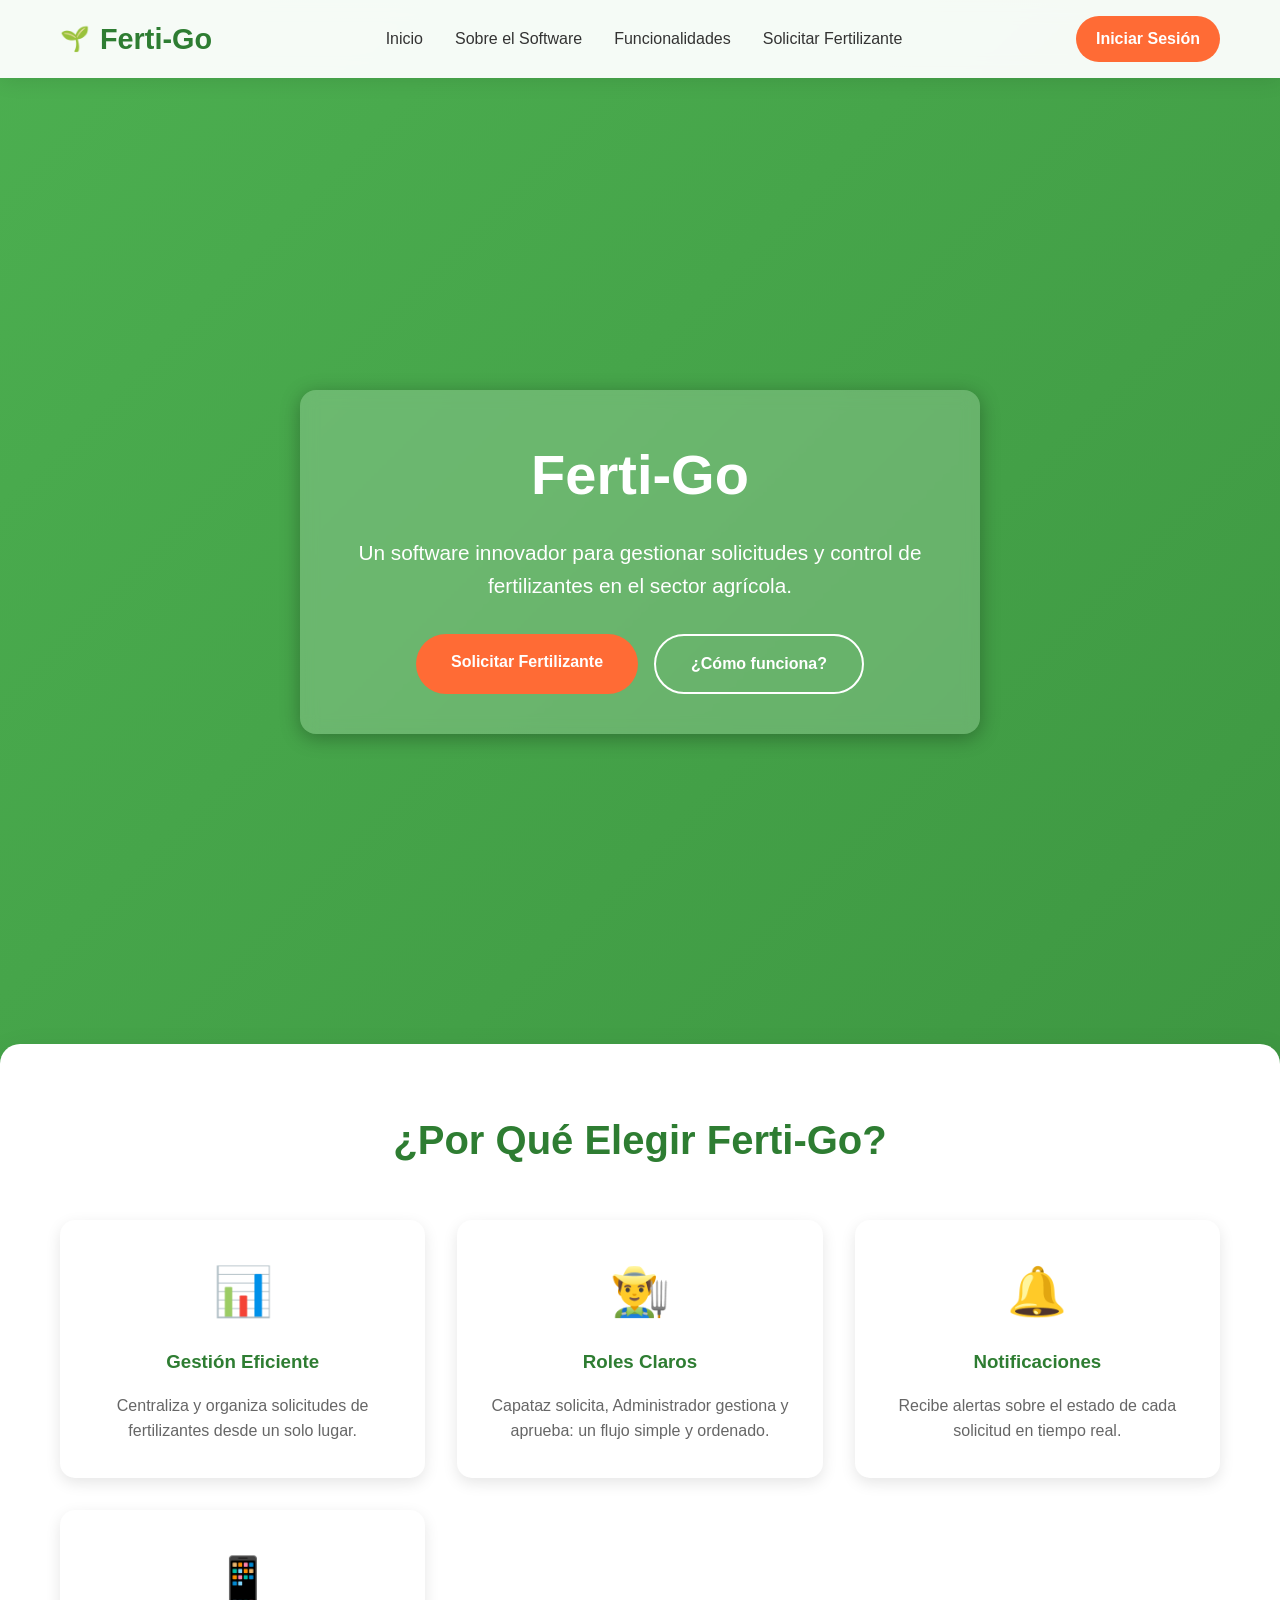
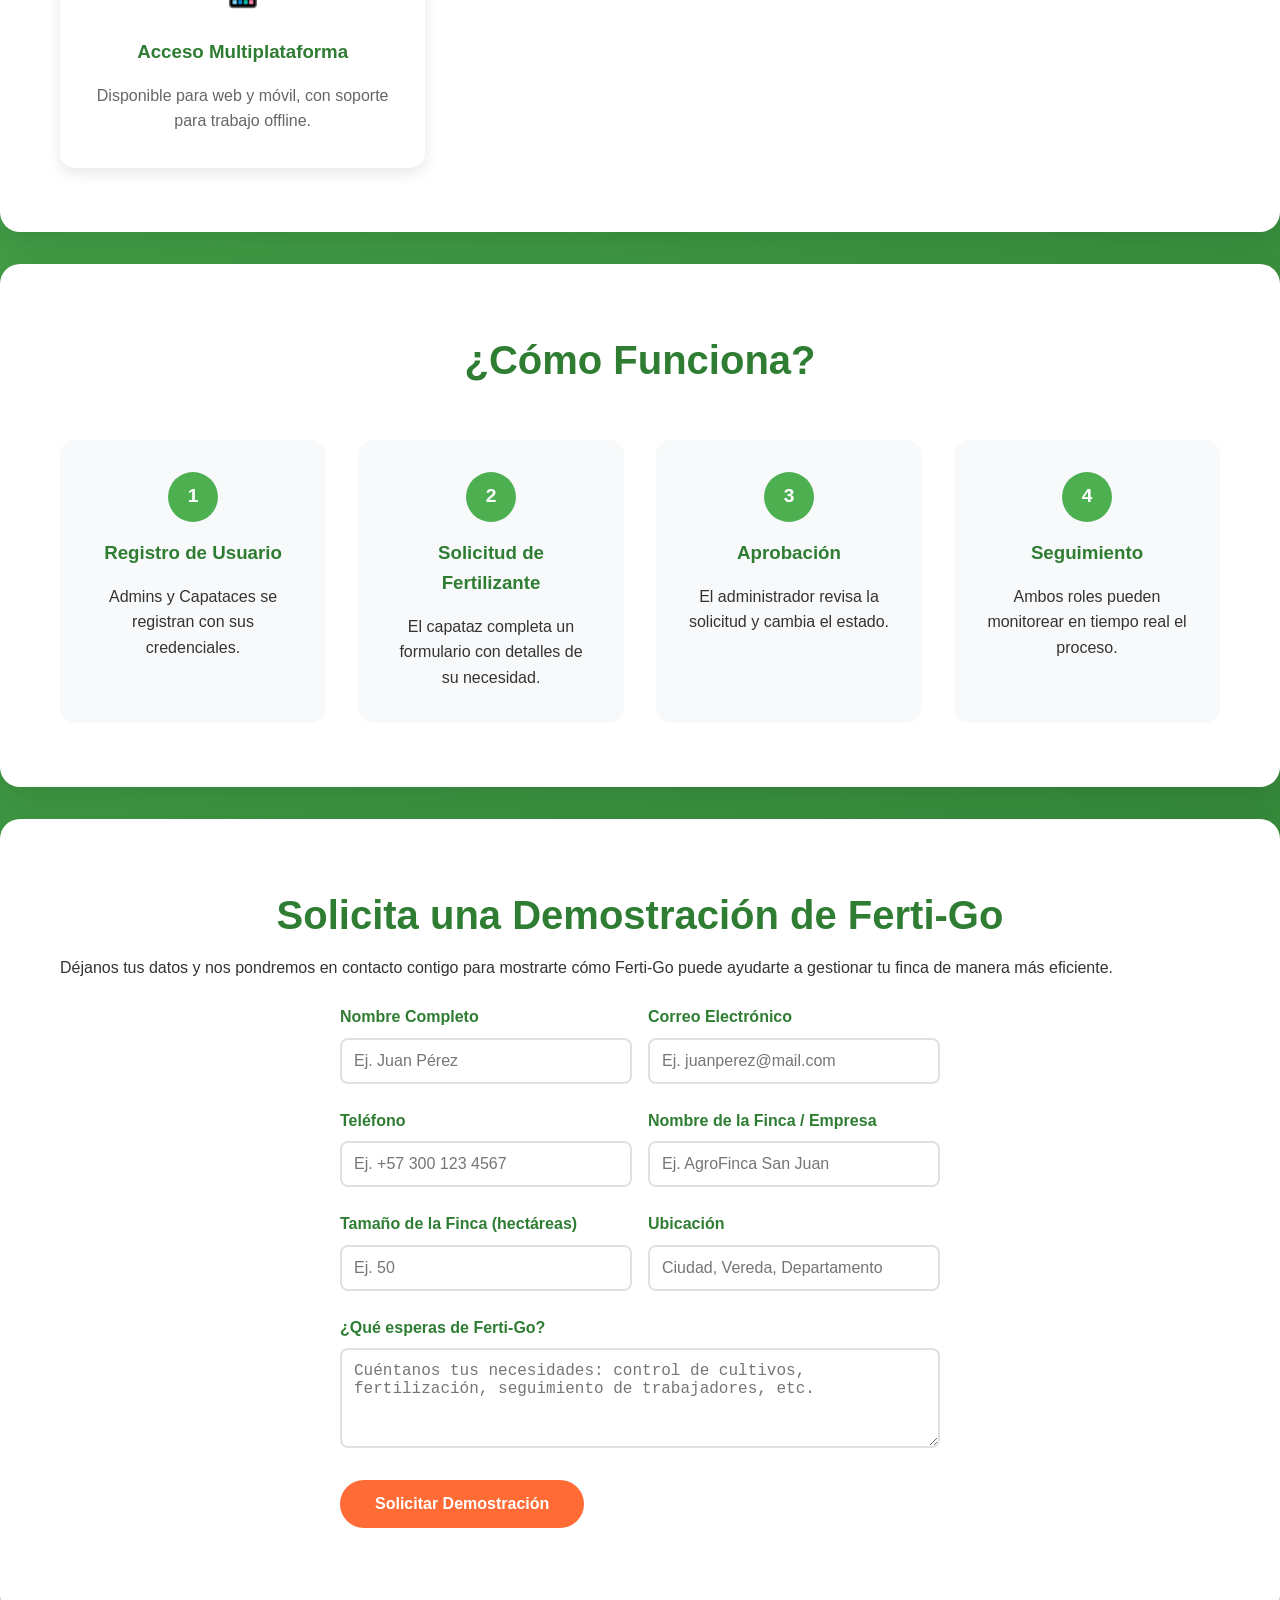
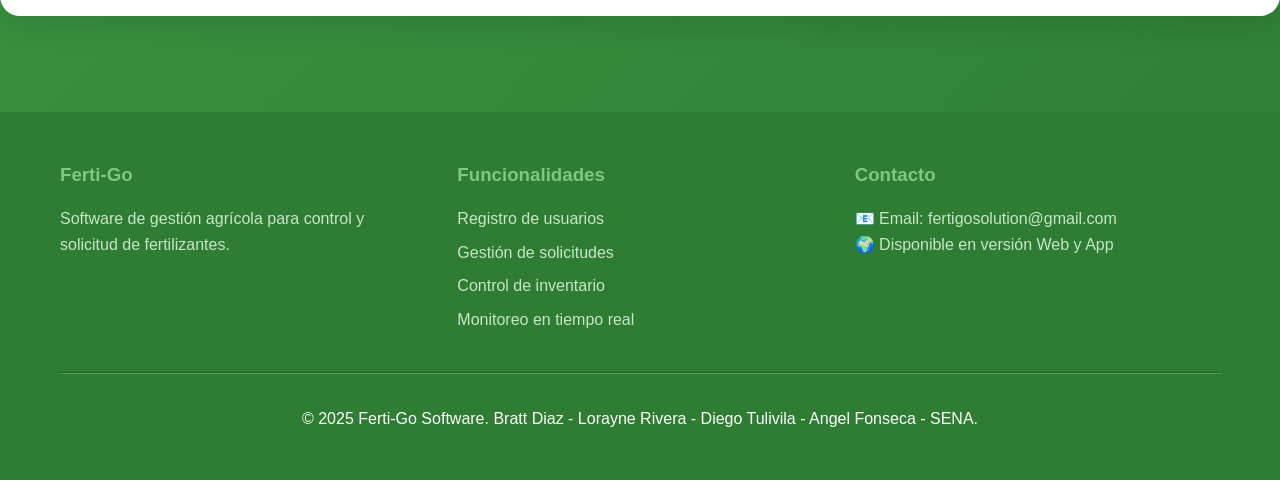
==== src/main/resources/static/index.html @ 1fa9d8a0 "Actualización de frontend y estilos" ====
<!DOCTYPE html>
<html lang="es">
<head>
  <meta charset="UTF-8">
  <meta name="viewport" content="width=device-width, initial-scale=1.0">
  <title>Ferti-Go - Software de Gestión Agrícola</title>
<link rel="stylesheet" href="styles.css">
</head>
<body>
  <header>
    <nav class="container"> 
      <div class="logo">Ferti-Go</div>
      <ul class="nav-links">
        <li><a href="#inicio">Inicio</a></li>
        <li><a href="#servicios">Sobre el Software</a></li>
        <li><a href="#como-funciona">Funcionalidades</a></li>
        <li><a href="#contacto">Solicitar Fertilizante</a></li>
      </ul>
      <div class="hamburger">
        <span></span>
        <span></span>
        <span></span>
      </div>
      <a href="login/Login.html" class="btn-login">Iniciar Sesión</a>
    </nav>
  </header>

  <!-- MAIN -->
  <main>
    <!-- HERO -->
    <section id="inicio" class="hero carousel-bg">
      <div class="container">
        <h1>Ferti-Go</h1>
        <p>Un software innovador para gestionar solicitudes y control de fertilizantes en el sector agrícola.</p>
        <div class="hero-buttons">
          <a href="#contacto" class="btn">Solicitar Fertilizante</a>
          <a href="#como-funciona" class="btn btn-secondary">¿Cómo funciona?</a>
        </div>
      </div>
    </section>

    <!-- FUNCIONALIDADES -->
    <section id="servicios" class="section">
      <div class="container">
        <h2>¿Por Qué Elegir Ferti-Go?</h2>
        <div class="cards">
          <div class="card">
            <div class="card-icon">📊</div>
            <h3>Gestión Eficiente</h3>
            <p>Centraliza y organiza solicitudes de fertilizantes desde un solo lugar.</p>
          </div>
          <div class="card">
            <div class="card-icon">👨‍🌾</div>
            <h3>Roles Claros</h3>
            <p>Capataz solicita, Administrador gestiona y aprueba: un flujo simple y ordenado.</p>
          </div>
          <div class="card">
            <div class="card-icon">🔔</div>
            <h3>Notificaciones</h3>
            <p>Recibe alertas sobre el estado de cada solicitud en tiempo real.</p>
          </div>
          <div class="card">
            <div class="card-icon">📱</div>
            <h3>Acceso Multiplataforma</h3>
            <p>Disponible para web y móvil, con soporte para trabajo offline.</p>
          </div>
        </div>
      </div>
    </section>

    <!-- PROCESO -->
    <section id="como-funciona" class="section">
      <div class="container">
        <h2>¿Cómo Funciona?</h2>
        <div class="steps">
          <div class="step">
            <div class="step-number">1</div>
            <h3>Registro de Usuario</h3>
            <p>Admins y Capataces se registran con sus credenciales.</p>
          </div>
          <div class="step">
            <div class="step-number">2</div>
            <h3>Solicitud de Fertilizante</h3>
            <p>El capataz completa un formulario con detalles de su necesidad.</p>
          </div>
          <div class="step">
            <div class="step-number">3</div>
            <h3>Aprobación</h3>
            <p>El administrador revisa la solicitud y cambia el estado.</p>
          </div>
          <div class="step">
            <div class="step-number">4</div>
            <h3>Seguimiento</h3>
            <p>Ambos roles pueden monitorear en tiempo real el proceso.</p>
          </div>
        </div>
      </div>
    </section>

   <!-- FORMULARIO DE CONTACTO -->
<section id="contacto" class="section">
  <div class="container">
    <h2>Solicita una Demostración de Ferti-Go</h2>
    <p>Déjanos tus datos y nos pondremos en contacto contigo para mostrarte cómo Ferti-Go puede ayudarte a gestionar tu finca de manera más eficiente.</p>
    <form class="contact-form" id="contactForm">
      <div class="form-row">
        <div class="form-group">
          <label for="nombre">Nombre Completo</label>
          <input type="text" id="nombre" name="nombre" placeholder="Ej. Juan Pérez" required>
        </div>
        <div class="form-group">
          <label for="email">Correo Electrónico</label>
          <input type="email" id="email" name="email" placeholder="Ej. juanperez@mail.com" required>
        </div>
      </div>
      
      <div class="form-row">
        <div class="form-group">
          <label for="telefono">Teléfono</label>
          <input type="tel" id="telefono" name="telefono" placeholder="Ej. +57 300 123 4567" required>
        </div>
        <div class="form-group">
          <label for="empresa">Nombre de la Finca / Empresa</label>
          <input type="text" id="empresa" name="empresa" placeholder="Ej. AgroFinca San Juan">
        </div>
      </div>
      
      <div class="form-row">
        <div class="form-group">
          <label for="tamanoFinca">Tamaño de la Finca (hectáreas)</label>
          <input type="number" id="tamanoFinca" name="tamanoFinca" placeholder="Ej. 50">
        </div>
        <div class="form-group">
          <label for="ubicacion">Ubicación</label>
          <input type="text" id="ubicacion" name="ubicacion" placeholder="Ciudad, Vereda, Departamento">
        </div>
      </div>
      
      <div class="form-group">
        <label for="mensaje">¿Qué esperas de Ferti-Go?</label>
        <textarea id="mensaje" name="mensaje" rows="4" placeholder="Cuéntanos tus necesidades: control de cultivos, fertilización, seguimiento de trabajadores, etc."></textarea>
      </div>
      
      <button type="submit" class="btn">Solicitar Demostración</button>
    </form>
  </div>
</section>
  </main>

  <!-- FOOTER -->
  <footer>
    <div class="container">
      <div class="footer-content">
        <div class="footer-section">
          <h3>Ferti-Go</h3>
          <p>Software de gestión agrícola para control y solicitud de fertilizantes.</p>
        </div>
        <div class="footer-section">
          <h3>Funcionalidades</h3>
          <ul>
            <li>Registro de usuarios</li>
            <li>Gestión de solicitudes</li>
            <li>Control de inventario</li>
            <li>Monitoreo en tiempo real</li>
          </ul>
        </div>
        <div class="footer-section">
          <h3>Contacto</h3>
          <p>📧 Email: fertigosolution@gmail.com</p>
          <p>🌍 Disponible en versión Web y App</p>
        </div>
      </div>
    <hr class="custom-hr">
      <p>&copy; 2025 Ferti-Go Software. Bratt Diaz - Lorayne Rivera - Diego Tulivila - Angel Fonseca - SENA.</p>
    </div>
  </footer>
<script src="script.js"></script>
</body>
</html>
---- src/main/resources/static/styles.css ----
/* Reset y configuración base */
* {
    margin: 0;
    padding: 0;
    box-sizing: border-box;
}

body {
    font-family: 'Segoe UI', Tahoma, Geneva, Verdana, sans-serif;
    line-height: 1.6;
    color: #333;
    background: linear-gradient(135deg, #4CAF50 0%, #2E7D32 100%);
    min-height: 100vh;
}

.container {
    max-width: 1200px;
    margin: 0 auto;
    padding: 0 20px;
}

/* Header y navegación */
header {
    background: rgba(255, 255, 255, 0.95);
    backdrop-filter: blur(10px);
    padding: 1rem 0;
    position: fixed;
    width: 100%;
    top: 0;
    z-index: 1000;
    box-shadow: 0 2px 20px rgba(0, 0, 0, 0.1);

}

nav { 
    display: flex;
    justify-content: space-between;
    align-items: center;
}
#contacto h2 {
  margin-bottom: 0.5rem; /* Reduce espacio debajo del título */
}

#contacto p {
  margin-top: 0; /* Quita espacio extra arriba del párrafo */
  margin-bottom: 1.5rem; /* Mantén un poco de aire debajo del texto */
  color: #333; /* opcional para que se vea más sutil */
}

.logo {
    font-size: 1.8rem;
    font-weight: bold;
    color: #2E7D32;
    display: flex;
    align-items: center;
    gap: 10px;
}

.logo::before {
    content: "🌱";
    font-size: 1.5rem;
}

.nav-links {
    display: flex;
    list-style: none;
    gap: 2rem;
}

.nav-links a {
    text-decoration: none;
    color: #333;
    font-weight: 500;
    transition: color 0.3s ease;
}

.nav-links a:hover {
    color: #4CAF50;
}

.hamburger {
    display: none;
    flex-direction: column;
    cursor: pointer;
}

.hamburger span {
    width: 25px;
    height: 3px;
    background: #333;
    margin: 3px 0;
    transition: 0.3s;
}

/* Contenido principal */
main {
    margin-top: 80px;
    padding: 2rem 0;
}

/* Carrusel de fondo para la sección hero */
.carousel-bg {
  animation: cambioFondo 18s infinite;
  background-size: cover;
  background-position: center;
  background-repeat: no-repeat;
  min-height: 100vh;
  display: flex;
  align-items: center;
  justify-content: center;
  color: white;
  text-align: center;
  padding: 60px 20px;
}

/* Animación que cambia el fondo */
@keyframes cambioFondo {
  0% {
    background-image: url('Inicio/Imagen01.webp');
  }
  33% {
    background-image: url('Inicio/imagen02.jpg');
  }
  66% {
    background-image: url('Inicio/imagen03.jpg');
  }
}

/* Sección hero */
.hero .container {
  background-color: rgba(255, 255, 255, 0.2);
  -webkit-backdrop-filter: blur(8px);
  backdrop-filter: blur(8px);
  padding: 40px;
  border-radius: 16px;
  max-width: 800px;
  margin: 0 auto;
  text-align: center;
  box-shadow: 0 4px 20px rgba(0, 0, 0, 0.3);
}
.custom-hr {
  margin: 2rem 0;
  border-color: #4CAF50;
}

.hero h1 {
    font-size: 3.5rem;
    margin-bottom: 1rem;
    opacity: 0;
    animation: fadeInUp 1s ease forwards;
}

.hero p {
    font-size: 1.3rem;
    margin-bottom: 2rem;
    opacity: 0;
    animation: fadeInUp 1s ease 0.3s forwards;
    max-width: 600px;
    margin-left: auto;
    margin-right: auto;
}

.hero-buttons {
    display: flex;
    gap: 1rem;
    justify-content: center;
    flex-wrap: wrap;
    opacity: 0;
    animation: fadeInUp 1s ease 0.6s forwards;
}

/* Botones */
.btn {
    display: inline-block;
    padding: 15px 35px;
    background: #FF6B35;
    color: white;
    text-decoration: none;
    border-radius: 50px;
    font-weight: 600;
    transition: all 0.3s ease;
    border: none;
    cursor: pointer;
    font-size: 1rem;
}

.btn:hover {
    background: #E55A2B;
    transform: translateY(-2px);
    box-shadow: 0 10px 20px rgba(255, 107, 53, 0.3);
}

.btn-secondary {
    background: transparent;
    border: 2px solid white;
    color: white;
}

.btn-secondary:hover {
    background: white;
    color: #2E7D32;
}

/* Secciones */
.section {
    padding: 4rem 0;
    background: white;
    margin: 2rem 0;
    border-radius: 20px;
    box-shadow: 0 10px 30px rgba(0, 0, 0, 0.1);
}

.section h2 {
    text-align: center;
    margin-bottom: 3rem;
    font-size: 2.5rem;
    color: #2E7D32;
}

/* Cards */
.cards {
    display: grid;
    grid-template-columns: repeat(auto-fit, minmax(300px, 1fr));
    gap: 2rem;
    margin-top: 2rem;
}

.card {
    background: white;
    padding: 2rem;
    border-radius: 15px;
    box-shadow: 0 5px 15px rgba(0, 0, 0, 0.1);
    text-align: center;
    transition: transform 0.3s ease;
    border: 2px solid transparent;
}

.card:hover {
    transform: translateY(-5px);
    border-color: #4CAF50;
}

.card-icon {
    font-size: 3rem;
    margin-bottom: 1rem;
}

.card h3 {
    margin-bottom: 1rem;
    color: #2E7D32;
}

.card p {
    color: #666;
    line-height: 1.6;
}

/* Tipos de fertilizantes */
.fertilizer-types {
    display: grid;
    grid-template-columns: repeat(auto-fit, minmax(250px, 1fr));
    gap: 1.5rem;
    margin-top: 2rem;
}
/* Botón de iniciar sesión en el navbar */
.btn-login {
  display: inline-block;
  padding: 10px 20px;
  background-color: #ff6b35; /* mismo naranja */
  color: #fff;
  border-radius: 25px;
  text-decoration: none;
  font-weight: bold;
  transition: background-color 0.3s ease;
}

.btn-login:hover {
  background-color: #e65a2d; /* tono más oscuro en hover */
}

.fertilizer-card {
    background: #f8f9fa;
    padding: 1.5rem;
    border-radius: 10px;
    border-left: 4px solid #4CAF50;
    transition: all 0.3s ease;
}

.fertilizer-card:hover {
    background: #e8f5e8;
    transform: translateX(5px);
}

.fertilizer-card h4 {
    color: #2E7D32;
    margin-bottom: 0.5rem;
}

/* Pasos del proceso */
.steps {
    display: grid;
    grid-template-columns: repeat(auto-fit, minmax(200px, 1fr));
    gap: 2rem;
    margin-top: 2rem;
}

.step {
    text-align: center;
    padding: 2rem;
    background: #f8f9fa;
    border-radius: 15px;
    position: relative;
}

.step-number {
    background: #4CAF50;
    color: white;
    width: 50px;
    height: 50px;
    border-radius: 50%;
    display: flex;
    align-items: center;
    justify-content: center;
    font-weight: bold;
    font-size: 1.2rem;
    margin: 0 auto 1rem auto;
}

.step h3 {
    color: #2E7D32;
    margin-bottom: 1rem;
}

/* Formulario */
.contact-form {
    max-width: 600px;
    margin: 0 auto;
}

.form-group {
    margin-bottom: 1.5rem;
}

.form-group label {
    display: block;
    margin-bottom: 0.5rem;
    font-weight: 600;
    color: #2E7D32;
}

.form-group input,
.form-group textarea,
.form-group select {
    width: 100%;
    padding: 12px;
    border: 2px solid #e0e0e0;
    border-radius: 8px;
    font-size: 1rem;
    transition: border-color 0.3s ease;
}

.form-group input:focus,
.form-group textarea:focus,
.form-group select:focus {
    outline: none;
    border-color: #4CAF50;
}

.form-row {
    display: grid;
    grid-template-columns: 1fr 1fr;
    gap: 1rem;
}

/* Footer */
footer {
    background: #2E7D32;
    color: white;
    text-align: center;
    padding: 3rem 0;
    margin-top: 2rem;
}

.footer-content {
    display: grid;
    grid-template-columns: repeat(auto-fit, minmax(250px, 1fr));
    gap: 2rem;
    text-align: left;
    margin-bottom: 2rem;
}

.footer-section h3 {
    margin-bottom: 1rem;
    color: #81C784;
}

.footer-section p,
.footer-section ul {
    color: #C8E6C9;
}

.footer-section ul {
    list-style: none;
}

.footer-section ul li {
    margin-bottom: 0.5rem;
}

/* Animaciones */
@keyframes fadeInUp {
    from {
        opacity: 0;
        transform: translateY(30px);
    }
    to {
        opacity: 1;
        transform: translateY(0);
    }
}

/* Responsive Design */
@media (max-width: 768px) {
    .nav-links {
        display: none;
        position: absolute;
        top: 100%;
        left: 0;
        width: 100%;
        background: white;
        flex-direction: column;
        padding: 1rem;
        box-shadow: 0 2px 10px rgba(0, 0, 0, 0.1);
    }

    .nav-links.active {
        display: flex;
    }

    .hamburger {
        display: flex;
    }

    .hero h1 {
        font-size: 2.5rem;
    }

    .hero p {
        font-size: 1.1rem;
    }

    .hero-buttons {
        flex-direction: column;
        align-items: center;
    }

    .form-row {
        grid-template-columns: 1fr;
    }

    .cards {
        grid-template-columns: 1fr;
    }

    .fertilizer-types {
        grid-template-columns: 1fr;
    }

    .steps {
        grid-template-columns: 1fr;
    }
}

/* ===== ESTILOS ESPECÍFICOS PARA LA PÁGINA "SOBRE NOSOTROS" ===== */
body.sobre-nosotros {
    background: #f5fdf6; /* Fondo especial para esta página */
}

.sobre-nosotros .card {
    background-color: #e8f5e9;
    border: 1px solid #c8e6c9;
}
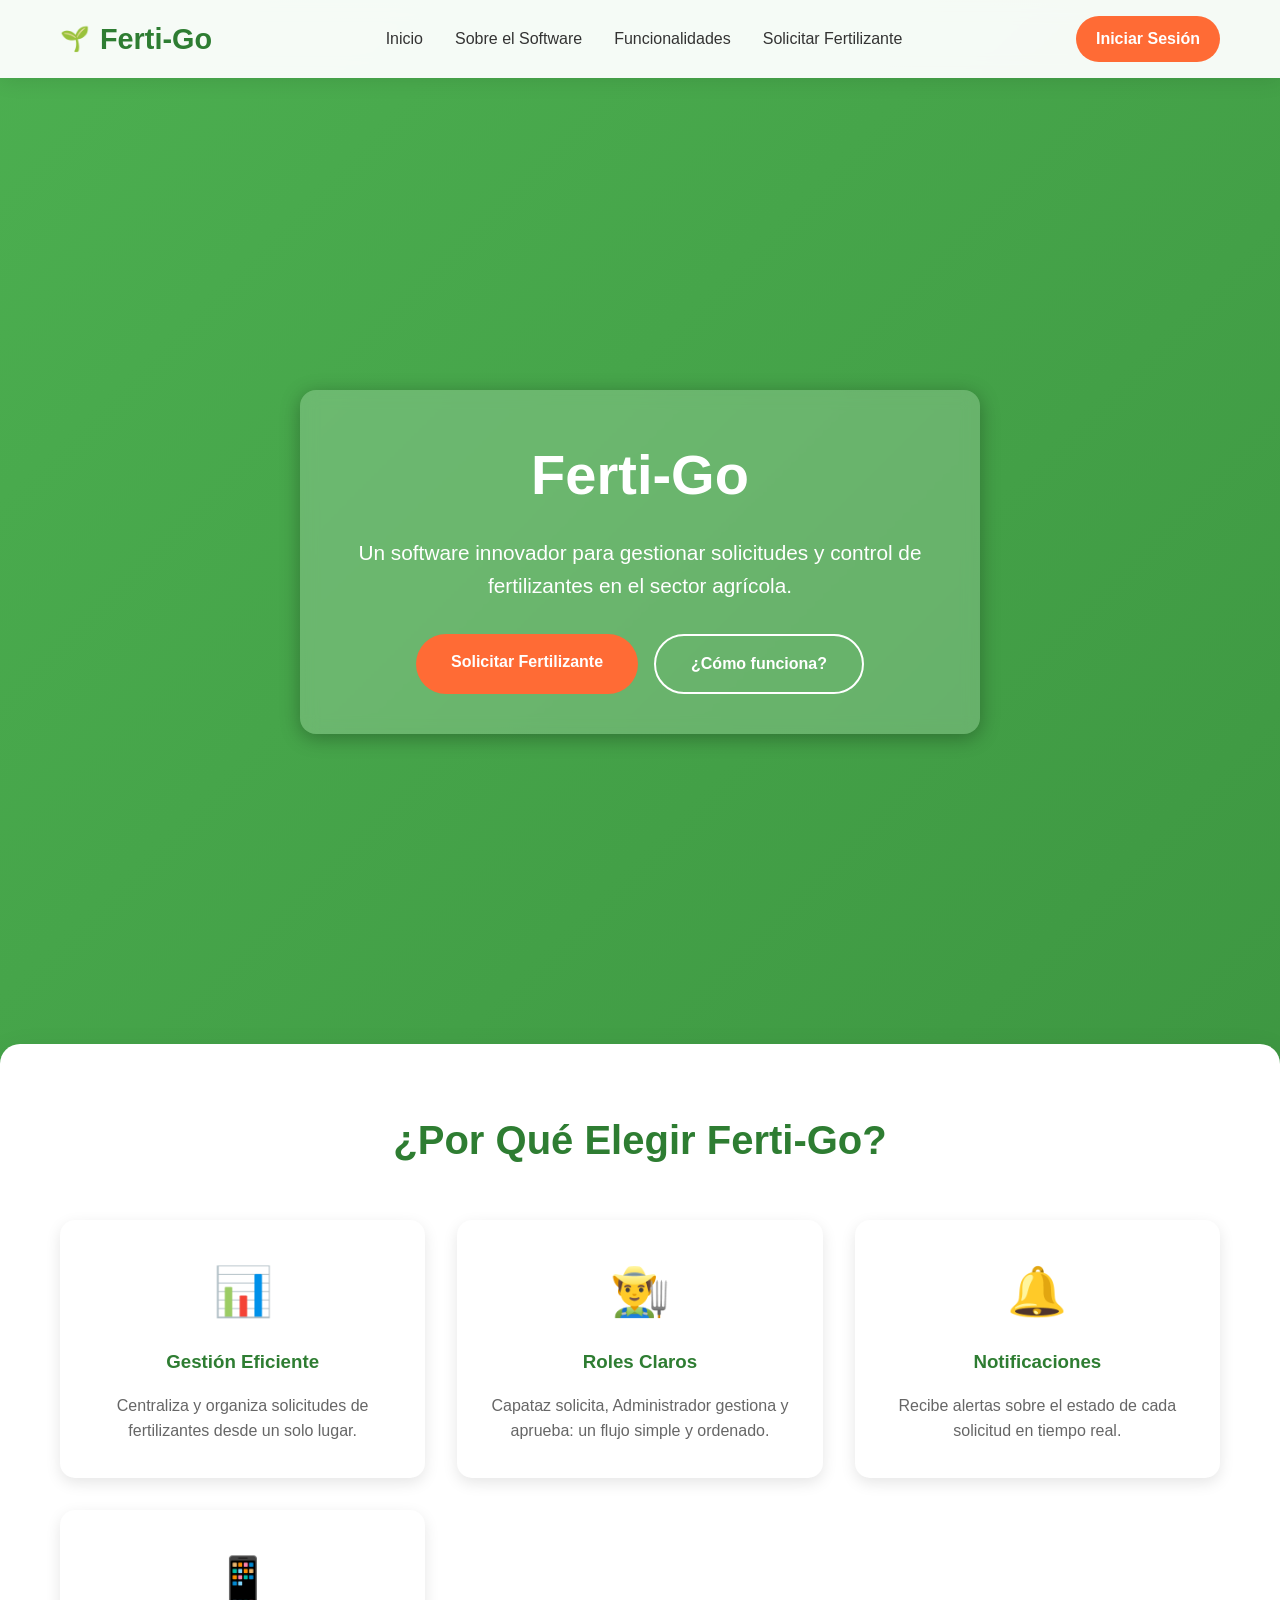
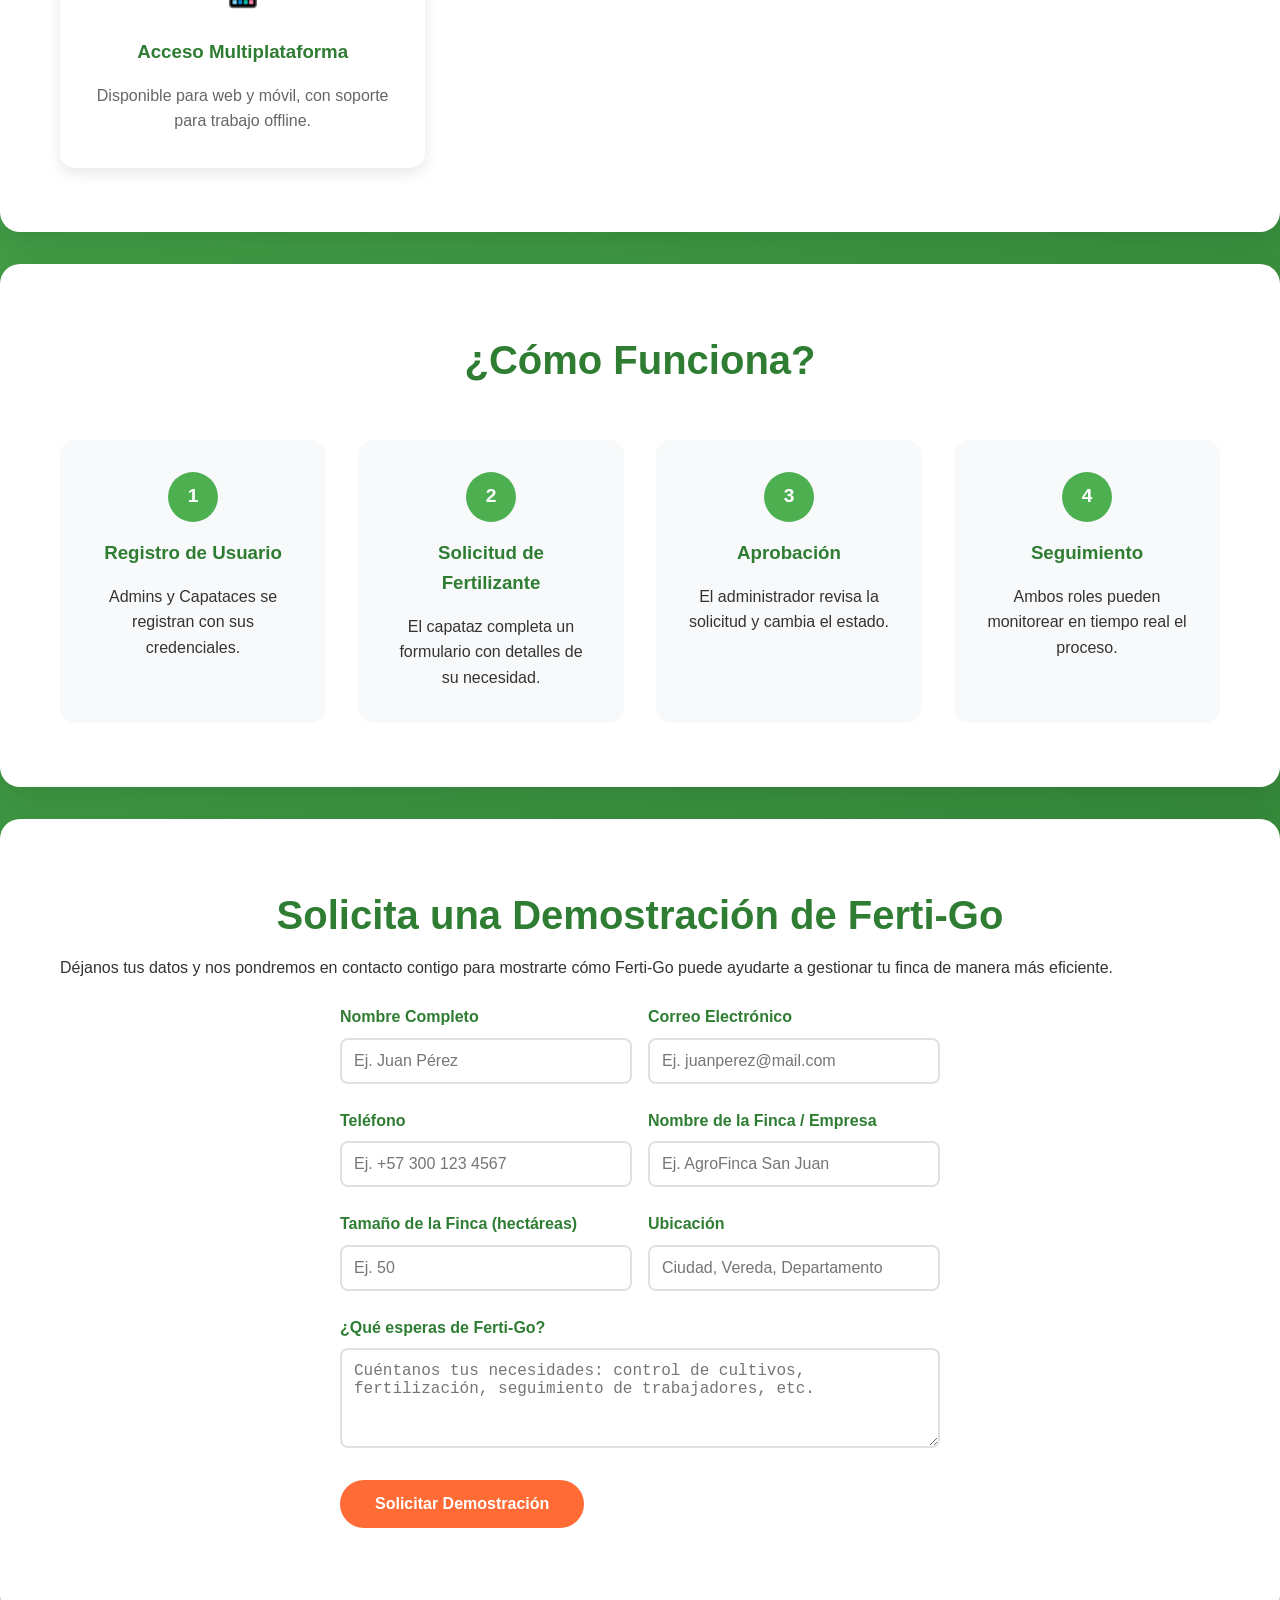
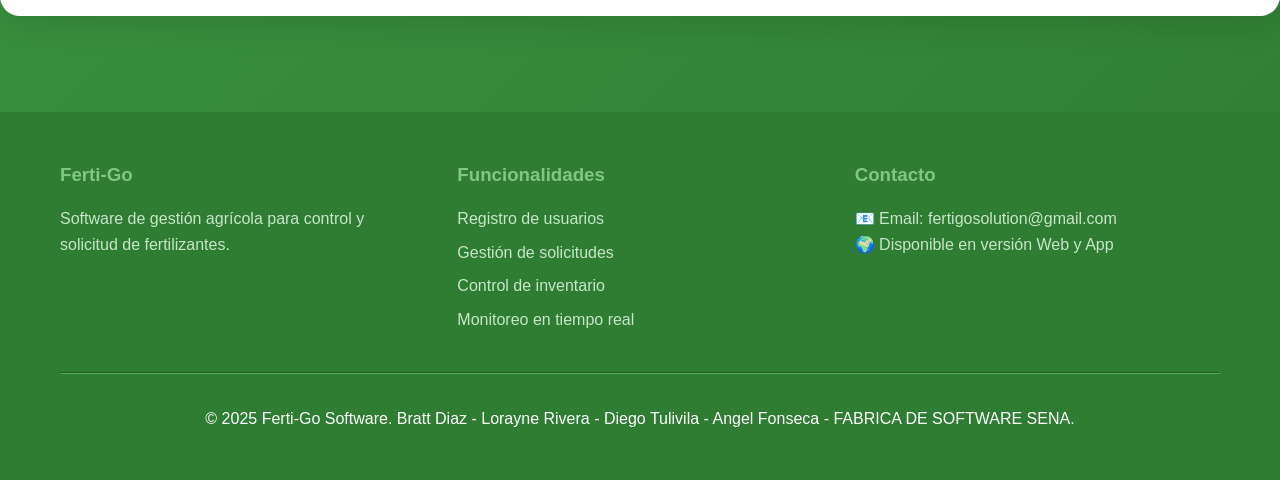
==== commit f40faef8: "agregar fabrica de software" ====
--- a/src/main/resources/static/index.html
+++ b/src/main/resources/static/index.html
@@ -171,7 +171,7 @@
         </div>
       </div>
     <hr class="custom-hr">
-      <p>&copy; 2025 Ferti-Go Software. Bratt Diaz - Lorayne Rivera - Diego Tulivila - Angel Fonseca - SENA.</p>
+      <p>&copy; 2025 Ferti-Go Software. Bratt Diaz - Lorayne Rivera - Diego Tulivila - Angel Fonseca - FABRICA DE SOFTWARE SENA.</p>
     </div>
   </footer>
 <script src="script.js"></script>
